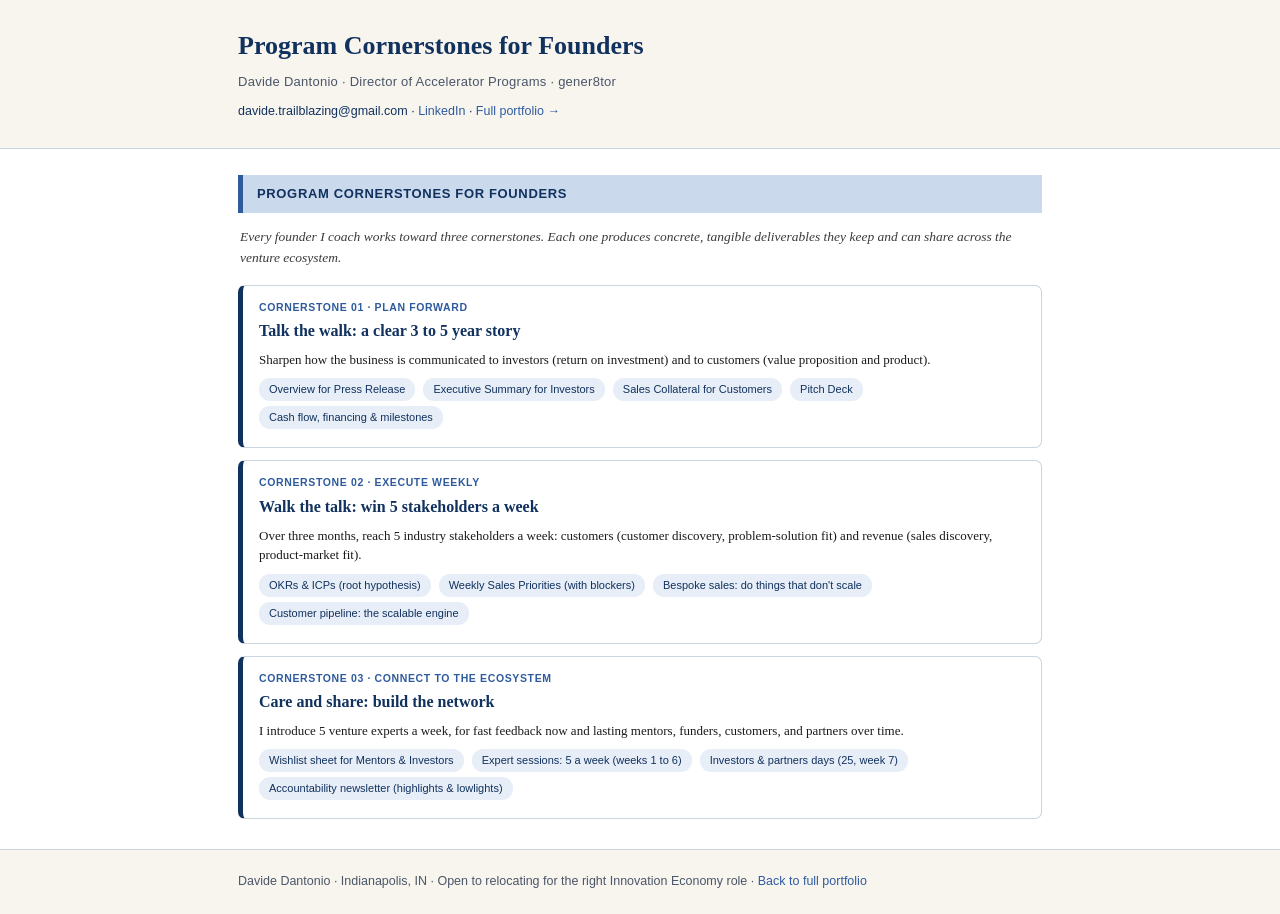
==== cornerstones.html @ 882a3461 "Add Program Cornerstones section and standalone cornerstones page" ====
<!DOCTYPE html>
<html lang="en">
<head>
<meta charset="UTF-8">
<meta name="viewport" content="width=device-width, initial-scale=1.0">
<title>Program Cornerstones for Founders · Davide Dantonio</title>
<meta name="description" content="The three cornerstones of Davide Dantonio's accelerator program for founders, and the tangible deliverables each one produces.">
<meta name="robots" content="noindex, nofollow">
<style>
  :root{--navy:#11315E;--gold:#2E5A9E;--cream:#f8f5ef;--sand:#E7EEF7;--body:#1a1a1a;--mid:#4a5568;--border:#cbd5e0;}
  *{box-sizing:border-box;margin:0;padding:0;}
  body{font-family:Georgia,'Times New Roman',serif;color:var(--body);background:#fff;line-height:1.55;font-size:15px;}
  .container{max-width:860px;margin:0 auto;padding:0 28px;}
  .top{background:var(--cream);border-bottom:1px solid var(--border);padding:26px 0;}
  .top h1{font-size:26px;color:var(--navy);}
  .top .sub{font-family:'Helvetica Neue',Arial,sans-serif;font-size:13px;color:var(--mid);margin-top:6px;letter-spacing:.02em;}
  .top .contact{font-family:'Helvetica Neue',Arial,sans-serif;font-size:12.5px;color:var(--navy);margin-top:10px;}
  .top .contact a{color:var(--gold);text-decoration:none;}
  .section-title{background:#CBD9EC;border-left:5px solid var(--gold);padding:9px 14px;font-family:'Helvetica Neue',Arial,sans-serif;font-weight:700;letter-spacing:.05em;color:var(--navy);font-size:13px;margin:26px 0 14px;}
  .lead{font-size:13.5px;font-style:italic;color:#3a3a3a;margin:0 2px 16px;}
  .cs{border:1px solid var(--border);border-left:5px solid var(--navy);border-radius:7px;padding:13px 16px;margin-bottom:12px;}
  .cs .lbl{font-family:'Helvetica Neue',Arial,sans-serif;font-size:10.5px;font-weight:700;letter-spacing:.06em;color:var(--gold);}
  .cs .ttl{font-weight:700;color:var(--navy);font-size:16px;margin:4px 0 6px;}
  .cs .desc{font-size:13px;line-height:1.5;}
  .chips{margin-top:9px;font-family:'Helvetica Neue',Arial,sans-serif;font-size:11px;}
  .chip{display:inline-block;background:var(--sand);color:var(--navy);border-radius:11px;padding:3px 10px;margin:0 5px 5px 0;}
  footer{background:var(--cream);border-top:1px solid var(--border);padding:22px 0;margin-top:30px;font-family:'Helvetica Neue',Arial,sans-serif;font-size:12.5px;color:var(--mid);}
  footer a{color:var(--gold);text-decoration:none;}
</style>
</head>
<body>
  <div class="top"><div class="container">
    <h1>Program Cornerstones for Founders</h1>
    <div class="sub">Davide Dantonio &middot; Director of Accelerator Programs &middot; gener8tor</div>
    <div class="contact">davide.trailblazing@gmail.com &middot; <a href="https://www.linkedin.com/in/davide-dantonio">LinkedIn</a> &middot; <a href="./">Full portfolio &rarr;</a></div>
  </div></div>

  <div class="container">
    <div class="section-title">PROGRAM CORNERSTONES FOR FOUNDERS</div>
    <p class="lead">Every founder I coach works toward three cornerstones. Each one produces concrete, tangible deliverables they keep and can share across the venture ecosystem.</p>

    <div class="cs">
      <div class="lbl">CORNERSTONE 01 &middot; PLAN FORWARD</div>
      <div class="ttl">Talk the walk: a clear 3 to 5 year story</div>
      <div class="desc">Sharpen how the business is communicated to investors (return on investment) and to customers (value proposition and product).</div>
      <div class="chips">
        <span class="chip">Overview for Press Release</span>
        <span class="chip">Executive Summary for Investors</span>
        <span class="chip">Sales Collateral for Customers</span>
        <span class="chip">Pitch Deck</span>
        <span class="chip">Cash flow, financing &amp; milestones</span>
      </div>
    </div>

    <div class="cs">
      <div class="lbl">CORNERSTONE 02 &middot; EXECUTE WEEKLY</div>
      <div class="ttl">Walk the talk: win 5 stakeholders a week</div>
      <div class="desc">Over three months, reach 5 industry stakeholders a week: customers (customer discovery, problem-solution fit) and revenue (sales discovery, product-market fit).</div>
      <div class="chips">
        <span class="chip">OKRs &amp; ICPs (root hypothesis)</span>
        <span class="chip">Weekly Sales Priorities (with blockers)</span>
        <span class="chip">Bespoke sales: do things that don't scale</span>
        <span class="chip">Customer pipeline: the scalable engine</span>
      </div>
    </div>

    <div class="cs">
      <div class="lbl">CORNERSTONE 03 &middot; CONNECT TO THE ECOSYSTEM</div>
      <div class="ttl">Care and share: build the network</div>
      <div class="desc">I introduce 5 venture experts a week, for fast feedback now and lasting mentors, funders, customers, and partners over time.</div>
      <div class="chips">
        <span class="chip">Wishlist sheet for Mentors &amp; Investors</span>
        <span class="chip">Expert sessions: 5 a week (weeks 1 to 6)</span>
        <span class="chip">Investors &amp; partners days (25, week 7)</span>
        <span class="chip">Accountability newsletter (highlights &amp; lowlights)</span>
      </div>
    </div>
  </div>

  <footer><div class="container">Davide Dantonio &middot; Indianapolis, IN &middot; Open to relocating for the right Innovation Economy role &middot; <a href="./">Back to full portfolio</a></div></footer>
</body>
</html>
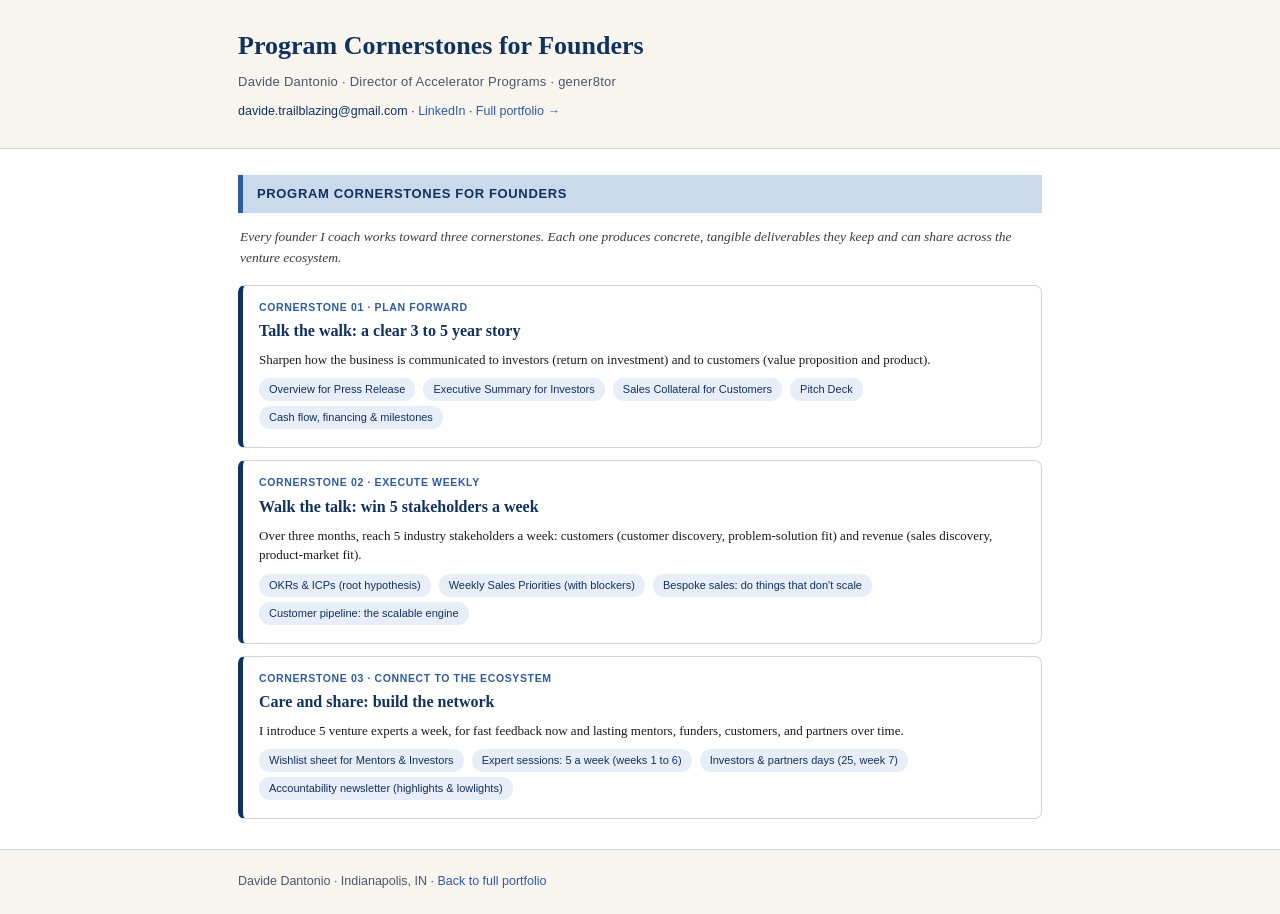
==== commit f10a565e: "Update site: new role labels, method paragraph, gold Get-in-touch form; remove dated and job-seeking" ====
--- a/cornerstones.html
+++ b/cornerstones.html
@@ -77,6 +77,6 @@
     </div>
   </div>
 
-  <footer><div class="container">Davide Dantonio &middot; Indianapolis, IN &middot; Open to relocating for the right Innovation Economy role &middot; <a href="./">Back to full portfolio</a></div></footer>
+  <footer><div class="container">Davide Dantonio &middot; Indianapolis, IN &middot; <a href="./">Back to full portfolio</a></div></footer>
 </body>
 </html>
